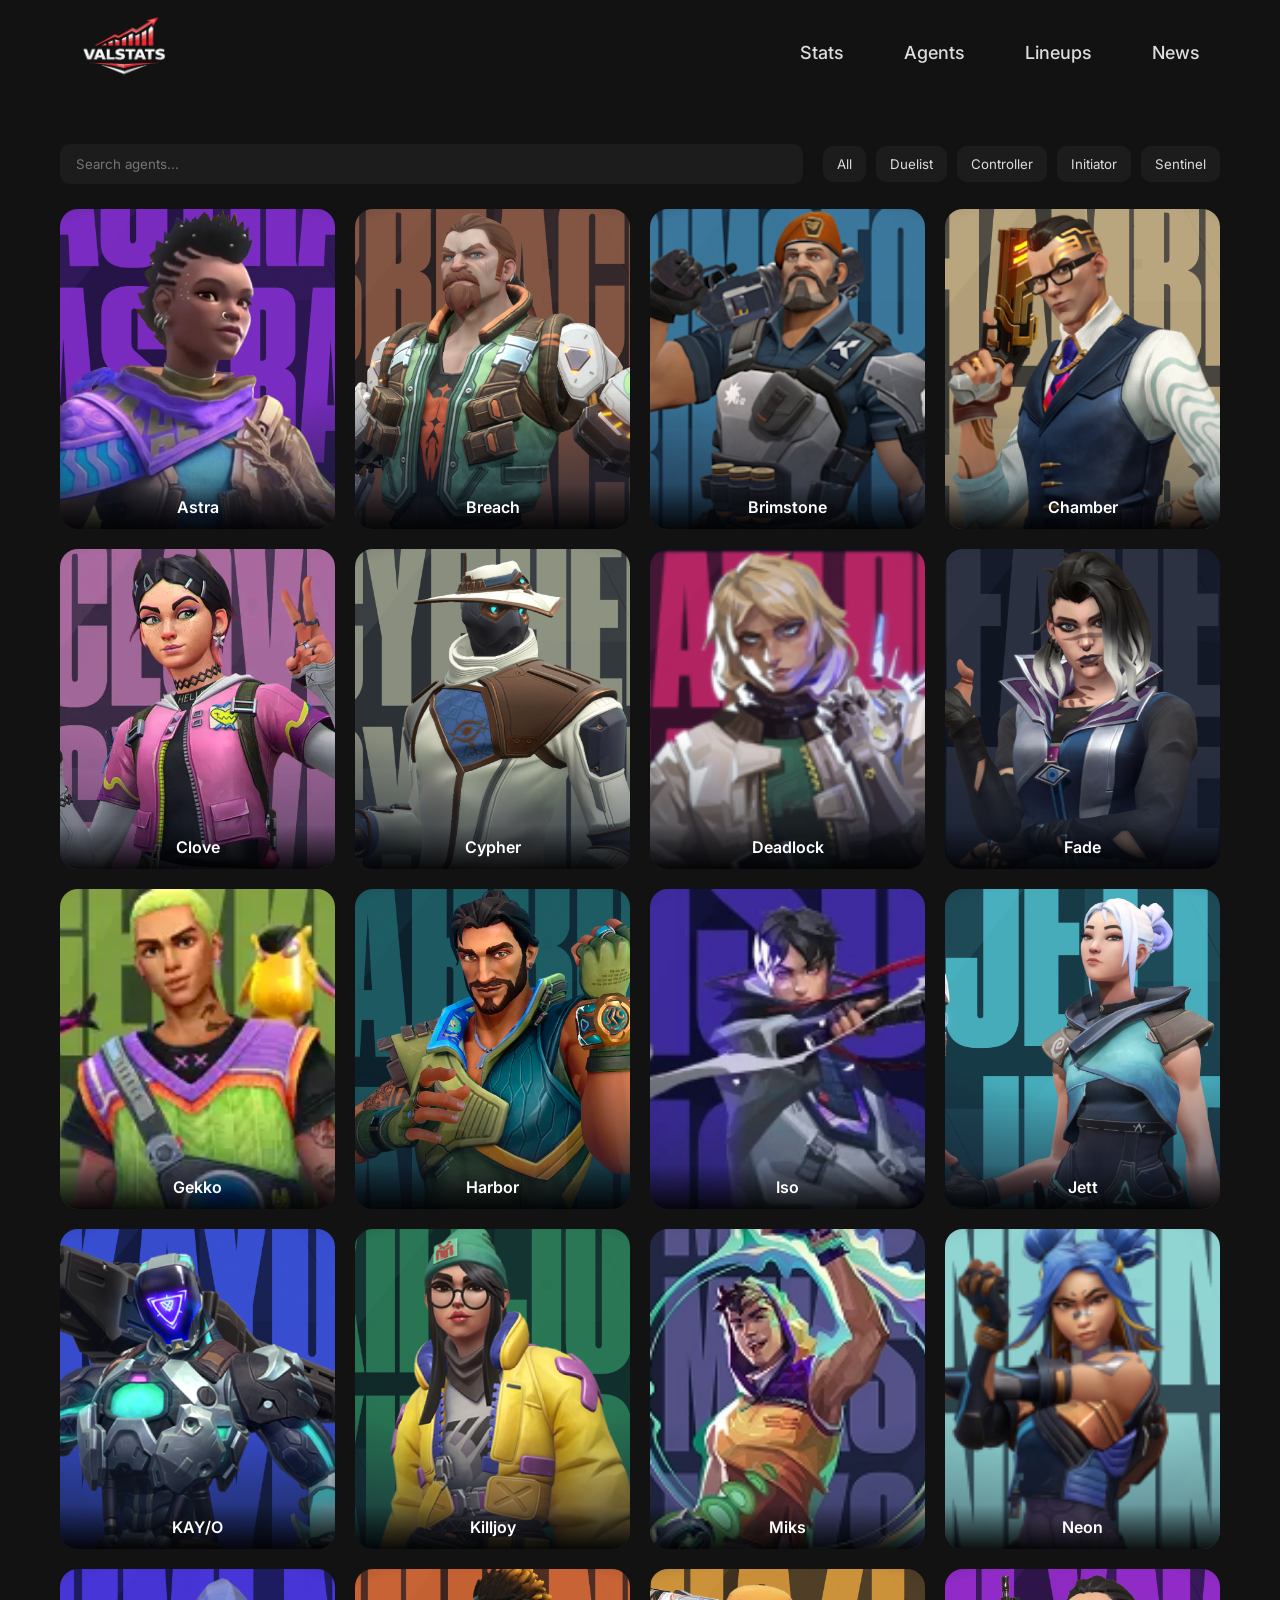
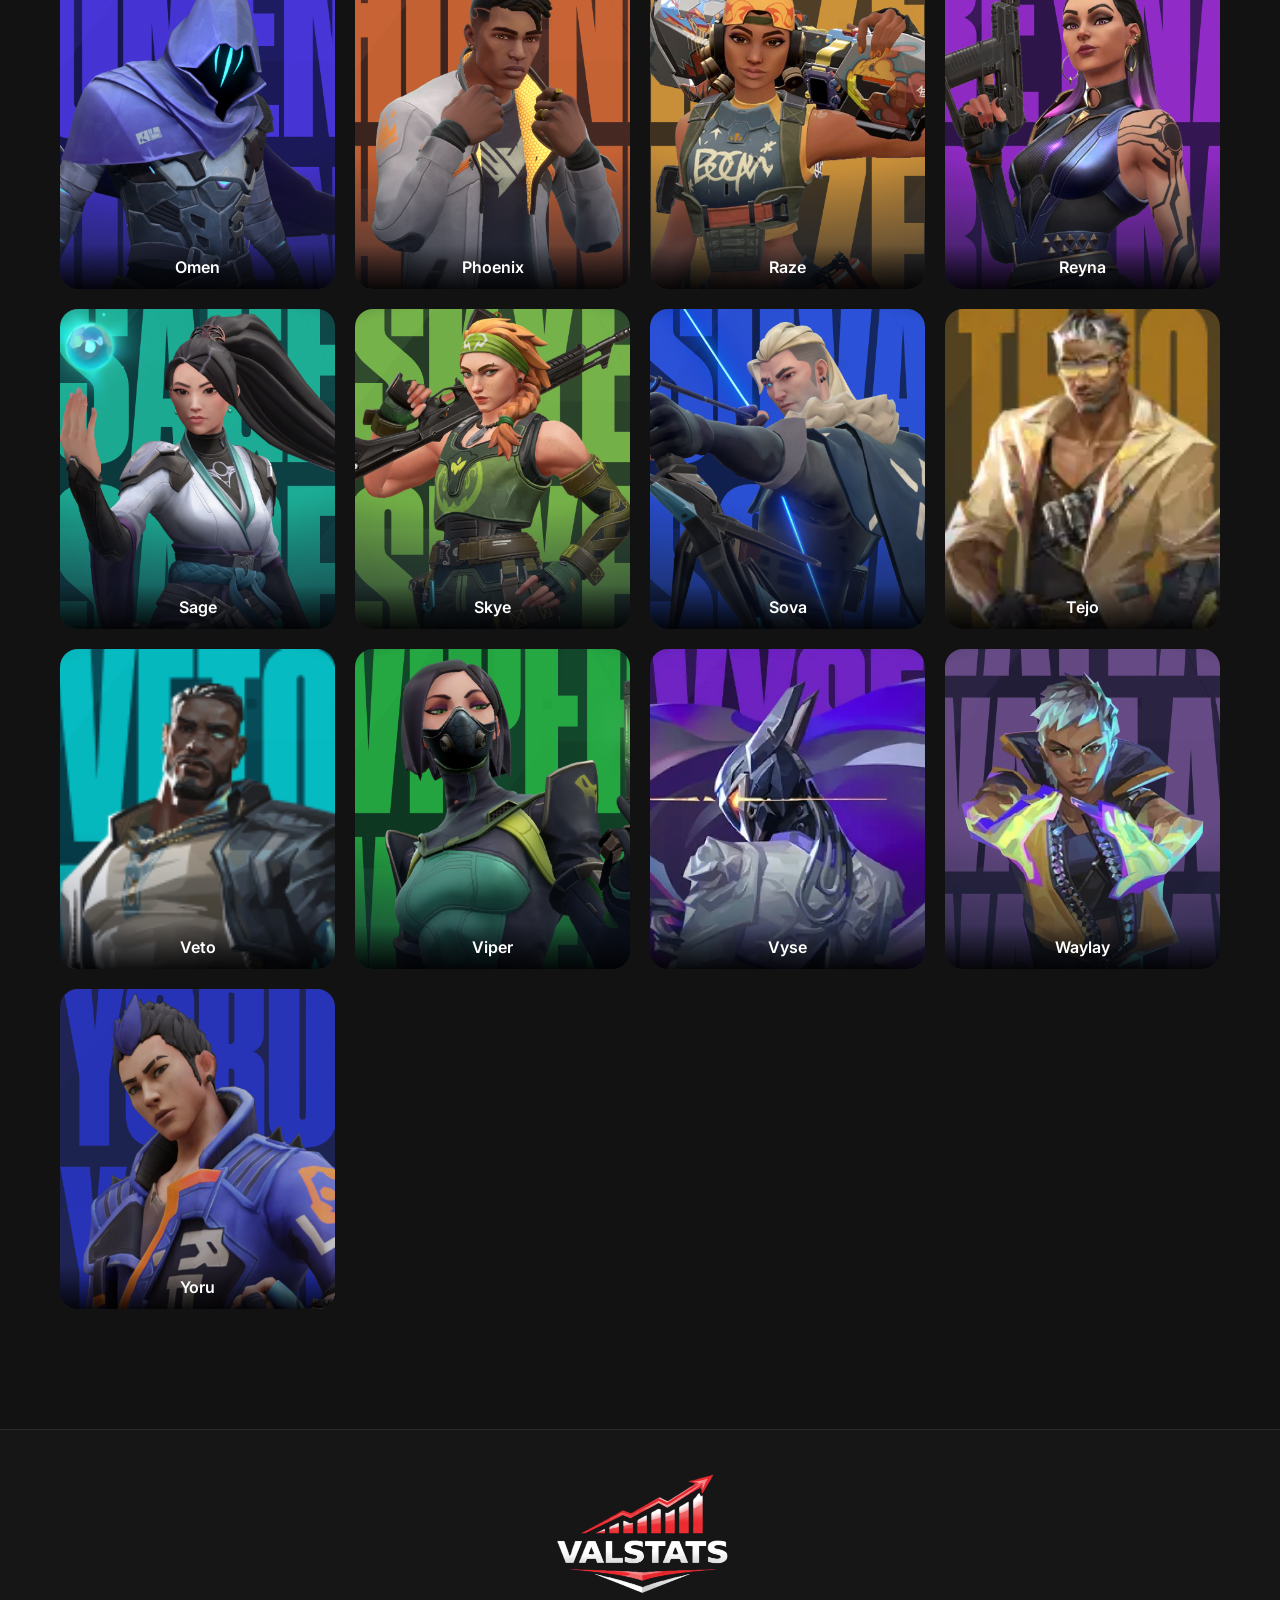
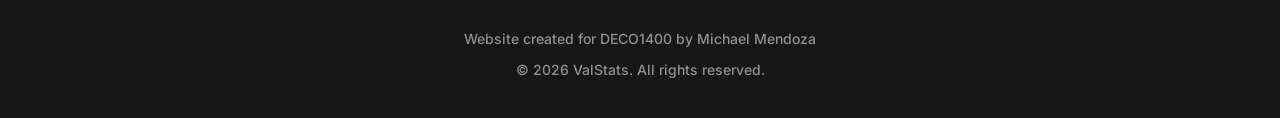
==== agents.html @ 110bab1d "Homepage, agents page, stats page and news page completed." ====
<!DOCTYPE html>
<html lang="en">
<head>
    <meta charset="UTF-8">
    <meta name="viewport" content="width=device-width, initial-scale=1.0">
    <title>Agents - ValStats</title>

    <link rel="stylesheet" href="css/style.css">
    <link rel="stylesheet" href="css/agents.css">

    <link href="https://fonts.googleapis.com/css2?family=Inter:wght@300;400;500;600;700&display=swap" rel="stylesheet">
</head>

<body>

<!-- NAVBAR -->
<div class="navbar">
    <div class="inner-navbar">

        <div class="logo">
            <a href="index.html">
                <img src="images/valstats.png" alt="ValStats Logo">
            </a>
        </div>

        <ul class="nav-links">
            <li><a href="stats.html">Stats</a></li>
            <li><a href="agents.html">Agents</a></li>
            <li><a href="lineups.html">Lineups</a></li>
            <li><a href="news.html">News</a></li>
        </ul>

    </div>
</div>

<div class="page-content">

    <!-- HEADER CONTROLS -->
    <div class="agents-header">

        <input type="text" id="searchInput" class="agent-search" placeholder="Search agents...">

        <div class="role-filters">
            <button class="role-btn active" data-role="All">All</button>
            <button class="role-btn" data-role="Duelist">Duelist</button>
            <button class="role-btn" data-role="Controller">Controller</button>
            <button class="role-btn" data-role="Initiator">Initiator</button>
            <button class="role-btn" data-role="Sentinel">Sentinel</button>
        </div>

    </div>

    <!-- AGENTS GRID -->
    <div class="agents-grid">

        <div class="agent-card" data-name="Astra" data-role="Controller">
            <img src="images/agent banners/astra.png">
            <h4>Astra</h4>
        </div>
        <div class="agent-card" data-name="Breach" data-role="Initiator">
            <img src="images/agent banners/breach.png">
            <h4>Breach</h4>
        </div>
        <div class="agent-card" data-name="Brimstone" data-role="Controller">
            <img src="images/agent banners/brimstone.png">
            <h4>Brimstone</h4>
        </div>
        <div class="agent-card" data-name="Chamber" data-role="Sentinel">
            <img src="images/agent banners/chamber.png">
            <h4>Chamber</h4>
        </div>
        <div class="agent-card" data-name="Clove" data-role="Controller">
            <img src="images/agent banners/clove.webp">
            <h4>Clove</h4>
        </div>
        <div class="agent-card" data-name="Cypher" data-role="Sentinel">
            <img src="images/agent banners/cypher.png">
            <h4>Cypher</h4>
        </div>
        <div class="agent-card" data-name="Deadlock" data-role="Sentinel">
            <img src="images/agent banners/deadlock.webp">
            <h4>Deadlock</h4>
        </div>
        <div class="agent-card" data-name="Fade" data-role="Initiator">
            <img src="images/agent banners/fade.png">
            <h4>Fade</h4>
        </div>
        <div class="agent-card" data-name="Gekko" data-role="Initiator">
            <img src="images/agent banners/gekko.webp">
            <h4>Gekko</h4>
        </div>
        <div class="agent-card" data-name="Harbor" data-role="Controller">
            <img src="images/agent banners/harbor.webp">
            <h4>Harbor</h4>
        </div>
        <div class="agent-card" data-name="Iso" data-role="Duelist">
            <img src="images/agent banners/iso.webp">
            <h4>Iso</h4>
        </div>
        <div class="agent-card" data-name="Jett" data-role="Duelist">
            <img src="images/agent banners/jett.png">
            <h4>Jett</h4>
        </div>
        <div class="agent-card" data-name="KAY/O" data-role="Initiator">
            <img src="images/agent banners/kayo.png">
            <h4>KAY/O</h4>
        </div>
        <div class="agent-card" data-name="Killjoy" data-role="Sentinel">
            <img src="images/agent banners/killjoy.png">
            <h4>Killjoy</h4>
        </div>
        <div class="agent-card" data-name="Miks" data-role="Controller">
            <img src="images/agent banners/miks.webp">
            <h4>Miks</h4>
        </div>
        <div class="agent-card" data-name="Neon" data-role="Duelist">
            <img src="images/agent banners/neon.png">
            <h4>Neon</h4>
        </div>
        <div class="agent-card" data-name="Omen" data-role="Controller">
            <img src="images/agent banners/omen.png">
            <h4>Omen</h4>
        </div>
        <div class="agent-card" data-name="Phoenix" data-role="Duelist">
            <img src="images/agent banners/phoenix.png">
            <h4>Phoenix</h4>
        </div>
        <div class="agent-card" data-name="Raze" data-role="Duelist">
            <img src="images/agent banners/raze.png">
            <h4>Raze</h4>
        </div>
        <div class="agent-card" data-name="Reyna" data-role="Duelist">
            <img src="images/agent banners/reyna.png">
            <h4>Reyna</h4>
        </div>
        <div class="agent-card" data-name="Sage" data-role="Sentinel">
            <img src="images/agent banners/sage.png">
            <h4>Sage</h4>
        </div>
        <div class="agent-card" data-name="Skye" data-role="Initiator">
            <img src="images/agent banners/skye.png">
            <h4>Skye</h4>
        </div>
        <div class="agent-card" data-name="Sova" data-role="Initiator">
            <img src="images/agent banners/sova.png">
            <h4>Sova</h4>
        </div>
        <div class="agent-card" data-name="Tejo" data-role="Initiator">
            <img src="images/agent banners/tejo.webp">
            <h4>Tejo</h4>
        </div>
        <div class="agent-card" data-name="Veto" data-role="Sentinel">
            <img src="images/agent banners/veto.png">
            <h4>Veto</h4>
        </div>
        <div class="agent-card" data-name="Viper" data-role="Controller">
            <img src="images/agent banners/viper.png">
            <h4>Viper</h4>
        </div>
        <div class="agent-card" data-name="Vyse" data-role="Sentinel">
            <img src="images/agent banners/vyse.webp">
            <h4>Vyse</h4>
        </div>
        <div class="agent-card" data-name="Waylay" data-role="Duelist">
            <img src="images/agent banners/waylay.webp">
            <h4>Waylay</h4>
        </div>
        <div class="agent-card" data-name="Yoru" data-role="Duelist">
            <img src="images/agent banners/yoru.png">
            <h4>Yoru</h4>
        </div>

    </div>
</div>

<footer class="footer">
    <div class="footer-content">
        <img
            src="images/valstats.png"
            alt="ValStats Logo"
            class="footer-logo"
        >
        <p>Website created for DECO1400 by Michael Mendoza</p>
        <p>© 2026 ValStats. All rights reserved.</p>
    </div>
</footer>

<script src="js/agents.js"></script>

</body>
</html>
---- css/style.css ----
*{
    margin: 0;
    padding: 0;
    box-sizing: border-box;
    font-family: 'Inter', sans-serif;
}

body {
    background-color: #121212;
    color: #fff;
}

/* HERO SECTION WRAPPER */
.hero {
    position: relative;
    width: 100%;
    height: 650px;
    overflow: hidden;
    margin-bottom: 40px;
}

/* VIDEO ONLY IN TOP AREA */
.hero-video {
    position: absolute;
    inset: 0;
    width: 100%;
    height: 100%;
    object-fit: cover;
    z-index: 0;
    opacity: 0.22; /* slightly lower for better blend */
    filter: saturate(1.2) contrast(1.05) brightness(0.8);
}

/* FADE INTO BACKGROUND */
.hero-overlay {
    position: absolute;
    inset: 0;
    background: linear-gradient(
        to bottom,
        rgba(18,18,18,0.1) 0%,
        rgba(18,18,18,0.6) 55%,
        #121212 100%
    );

    z-index: 1;
}

.page-content {
    opacity: 0;
    animation: pageFade 0.35s ease forwards;
}

@keyframes pageFade {
    from {
        opacity: 0;
        transform: translateY(4px);
    }

    to {
        opacity: 1;
        transform: translateY(0);
    }
}

/* CONTENT ABOVE VIDEO */
.hero .container {
    position: relative;
    z-index: 2;
}

/* NAVBAR */
.navbar {
    width: 100%;
    background-color: #121212;
    position: relative;
    z-index: 1000;
}

.navbar ul {
    display: flex;
}

.inner-navbar {
    width: 100%;
    max-width: 1200px;
    margin: 0 auto;

    display: flex;
    flex-direction: row;
    align-items: center;
    justify-content: space-between;

    padding: 15px 40px;
    flex-wrap: nowrap;
}

.logo {
    display: flex;
    align-items: center;
    flex-shrink: 0;
}

.logo img {
    align-items: center;
    height: 70px;
    width: auto;
}

.nav-links {
    display: flex;
    flex-direction: row;
    gap: 60px;
    list-style: none;

    align-items: center;
    white-space: nowrap;

    margin: 0;
    padding: 0;

    flex: 1;
    justify-content: flex-end;
}

.nav-links li {
    list-style: none;
}

.nav-links a {
    cursor: pointer;

    color: #ddd;
    font-weight: 500;
    font-size: 18px;

    text-decoration: none;

    transition:
        color 0.2s ease,

    display: inline-block;
}

/* REMOVE PURPLE VISITED LINKS */
.nav-links a:visited {
    color: #ddd;
}

/* HOVER EFFECT */
.nav-links a:hover {
    color: #ffffff;
    transform: translateY(-2px);
}

/* OPTIONAL ACTIVE CLICK EFFECT */
.nav-links a:active {
    transform: translateY(0);
}

/* CONTAINER */
.container {
    max-width: 1200px;
    margin: auto;
    padding: 40px 20px;
}

h2 {
    text-align: center;
    margin-bottom: 20px;
    font-weight: 600;
}

/* NEWS */
.news {
    display: flex;
    justify-content: center;
    gap: 30px;
    margin-bottom: 40px;
    flex-wrap: wrap;
}

.news-card {
    width: 100%;
    max-width: 400px;
    text-align: center;
}

.news-card img {
    width: 100%;
    height: 220px;
    object-fit: cover;
    border-radius: 10px;
}

.news-card p {
    margin-top: 12px;
}

/* GRID PANELS */
.panels {
    display: grid;
    grid-template-columns: repeat(auto-fit, minmax(320px, 1fr));
    gap: 30px;
}

/* PANEL */
.panel {
    background-color: #2c2c2c;
    padding: 25px;
    border-radius: 20px;
    display: flex;
    flex-direction: column;
    justify-content: space-between;
    min-height: 450px;
}

.panel h3 {
    text-align: center;
    margin-bottom: 15px;
}

/* CONTENT WRAPPER */
.content {
    flex: 1;
    display: flex;
    flex-direction: column;
    gap: 15px;
    margin-bottom: 20px;
}

/* TABLE */
.table-header,
.agent {
    display: grid;
    grid-template-columns: 1.5fr 1fr 1fr 1fr;
    align-items: center;
    padding: 10px 15px;
    font-weight: 500;
}

.table-header {
    background-color: #444;
    padding: 10px 15px;
    border-radius: 10px;
    font-size: 14px;
}

/* AGENTS */
.agent-list {
    display: flex;
    flex-direction: column;
    gap: 15px;
}

.agent {
    padding: 10px 15px;
}

.agent img {
    width: 35px;
    height: 35px;
    border-radius: 50%;
}

/* LINEUPS */
.lineup {
    display: flex;
    flex-direction: column;
    align-items: center;
    gap: 6px;
}

.lineup-box {
    width: 120px;
    height: 60px;
    background-color: #444;
    border-radius: 15px;
}

/* BUTTON */
.btn {
    width: 100%;
    padding: 14px;
    border-radius: 16px;

    background-color: #fd2537;
    color: white;
    cursor: pointer;

    border: none;
    margin-top: 20px;

    font-weight: 600;
    transition: all 0.15s ease;
}

.btn:hover {
    box-shadow: 0 0 0 3px rgba(255,255,255,0.25);
    transform: translateY(-2px);
}

.footer {
    margin-top: 80px;
    border-top: 1px solid #2b2b2b;
    background-color: #161616;
}

.footer-content {
    width: 1100px;
    margin: 0 auto;

    padding: 40px 20px;

    display: flex;
    flex-direction: column;
    align-items: center;
    justify-content: center;

    gap: 14px;
}

.footer-logo {
    width: 180px;
    height: auto;
}

.footer p {
    color: #8f8f8f;
    font-size: 14px;
    font-weight: 500;
}

/* RESPONSIVE */
@media (max-width: 768px) {
    .news {
        flex-direction: column;
        align-items: center;
    }

    .inner-navbar {
        flex-direction: column;
        justify-content: center;
        align-items: center;
        gap: 15px;
        padding: 20px;
    }

    .logo {
        justify-content: center;
    }

    .nav-links {
        justify-content: center;
        flex: unset;
        gap: 25px;
        flex-wrap: wrap;
    }

    .footer-content {
        width: 95%;
        text-align: center;
    }

    .footer-logo {
        width: 150px;
    }
}
---- css/agents.css ----
/* PAGE WRAPPER */
.page-content {
    max-width: 1200px;
    margin: 0 auto;
    padding: 40px 20px;
}

/* HEADER */
.agents-header {
    display: flex;
    justify-content: space-between;
    align-items: center;
    margin-bottom: 25px;
    gap: 20px;
}

/* SEARCH */
.agent-search {
    flex: 1;
    padding: 12px 16px;
    border-radius: 10px;
    border: none;
    background: #1c1c1c;
    color: white;
}

/* ROLE FILTERS */
.role-filters {
    display: flex;
    gap: 10px;
    flex-wrap: wrap;
}

.role-btn {
    background: #1c1c1c;
    color: #ddd;
    border: none;
    padding: 10px 14px;
    border-radius: 10px;
    cursor: pointer;
    transition: 0.2s;
}

.role-btn:hover {
    background: #fd2537;
    color: white;
}

/* GRID — THIS IS THE MAIN FIX */
.agents-grid {
    display: grid;
    grid-template-columns: repeat(auto-fill, minmax(220px, 1fr));
    gap: 20px;
}

/* AGENT CARD (BIG IMAGE TILE) */
.agent-card {
    position: relative;
    height: 320px;              
    border-radius: 18px;
    overflow: hidden;
    background: #1c1c1c;
    cursor: pointer;
    transition: transform 0.2s ease;
}

.agent-card:hover {
    transform: translateY(-5px);
}

/* IMAGE fills entire tile */
.agent-card img {
    width: 100%;
    height: 100%;
    object-fit: cover;         
}

/* NAME OVERLAY */
.agent-card h4 {
    position: absolute;
    bottom: 0;
    width: 100%;
    padding: 12px;
    text-align: center;

    background: linear-gradient(
        to top,
        rgba(0,0,0,0.85),
        transparent
    );

    color: white;
    font-weight: 600;
}

/* RESPONSIVE TWEAKS */
@media (max-width: 600px) {
    .agents-grid {
        grid-template-columns: repeat(2, 1fr);
    }
}
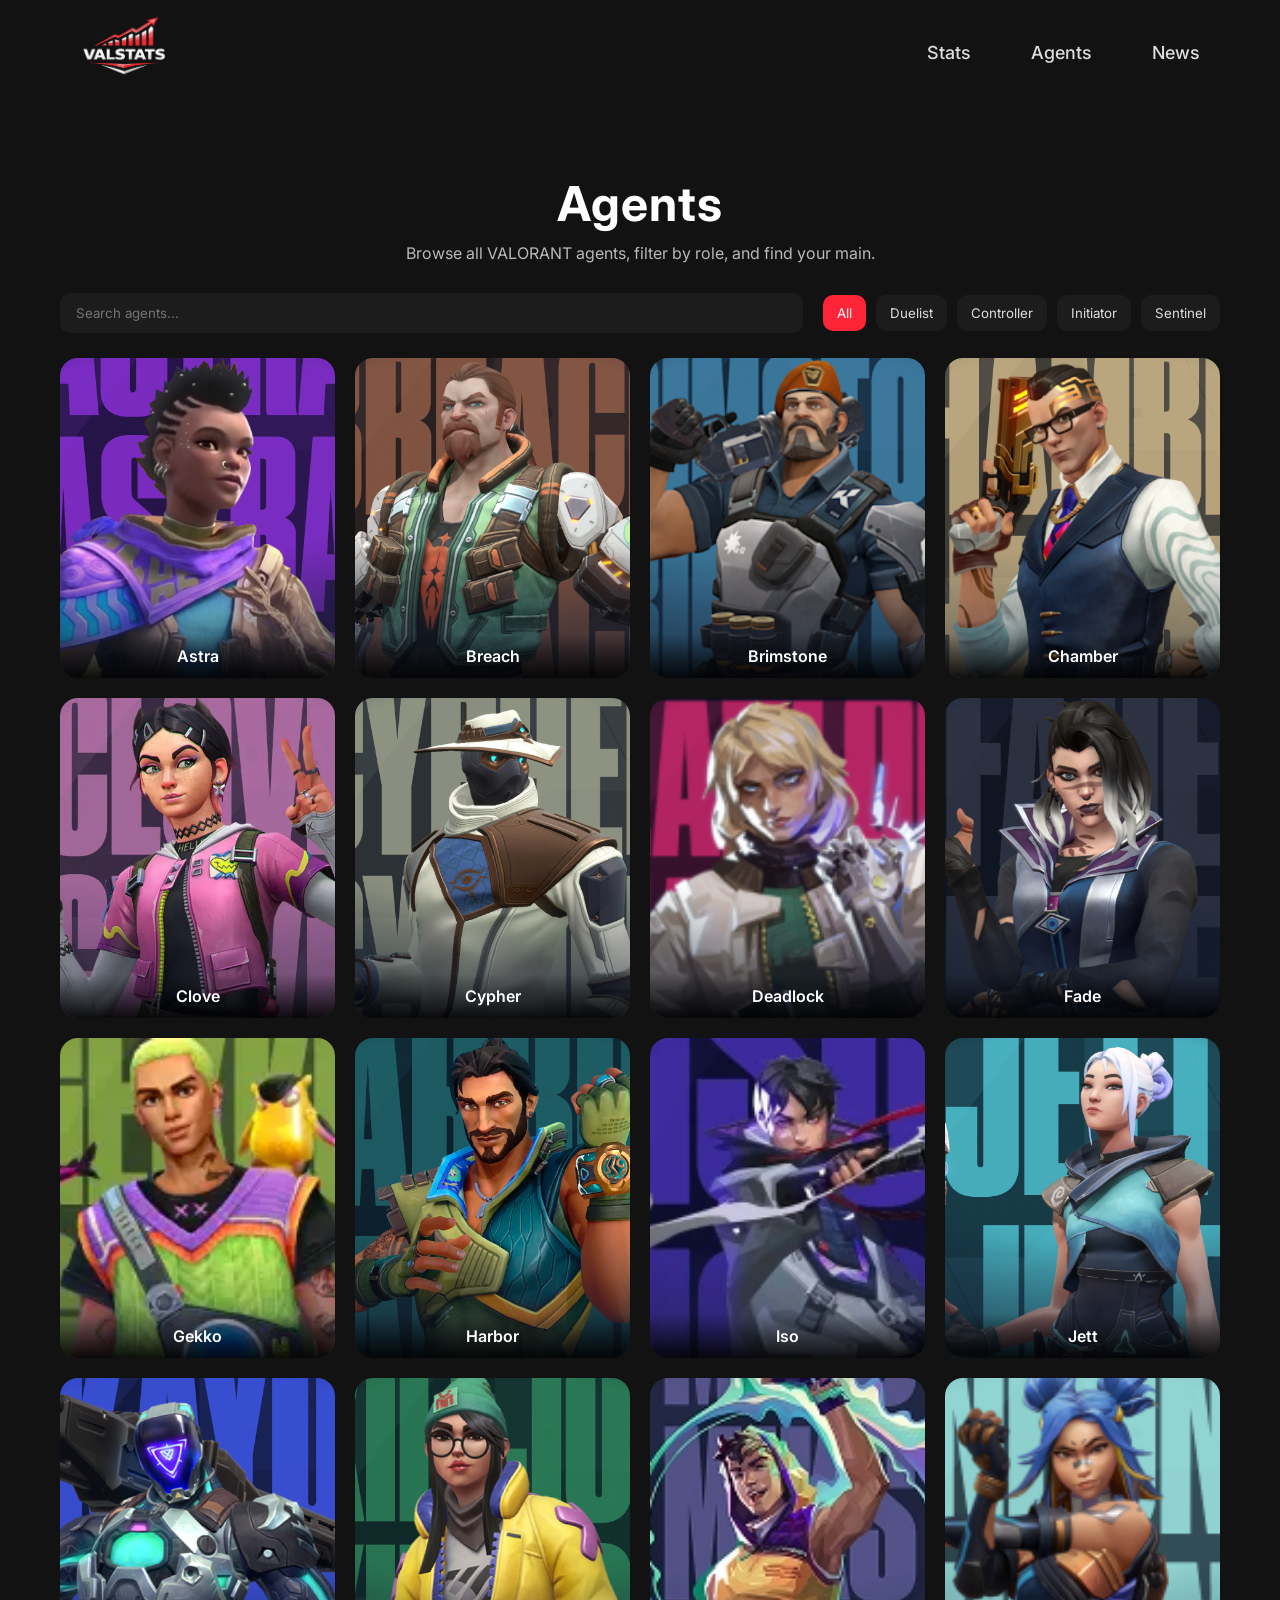
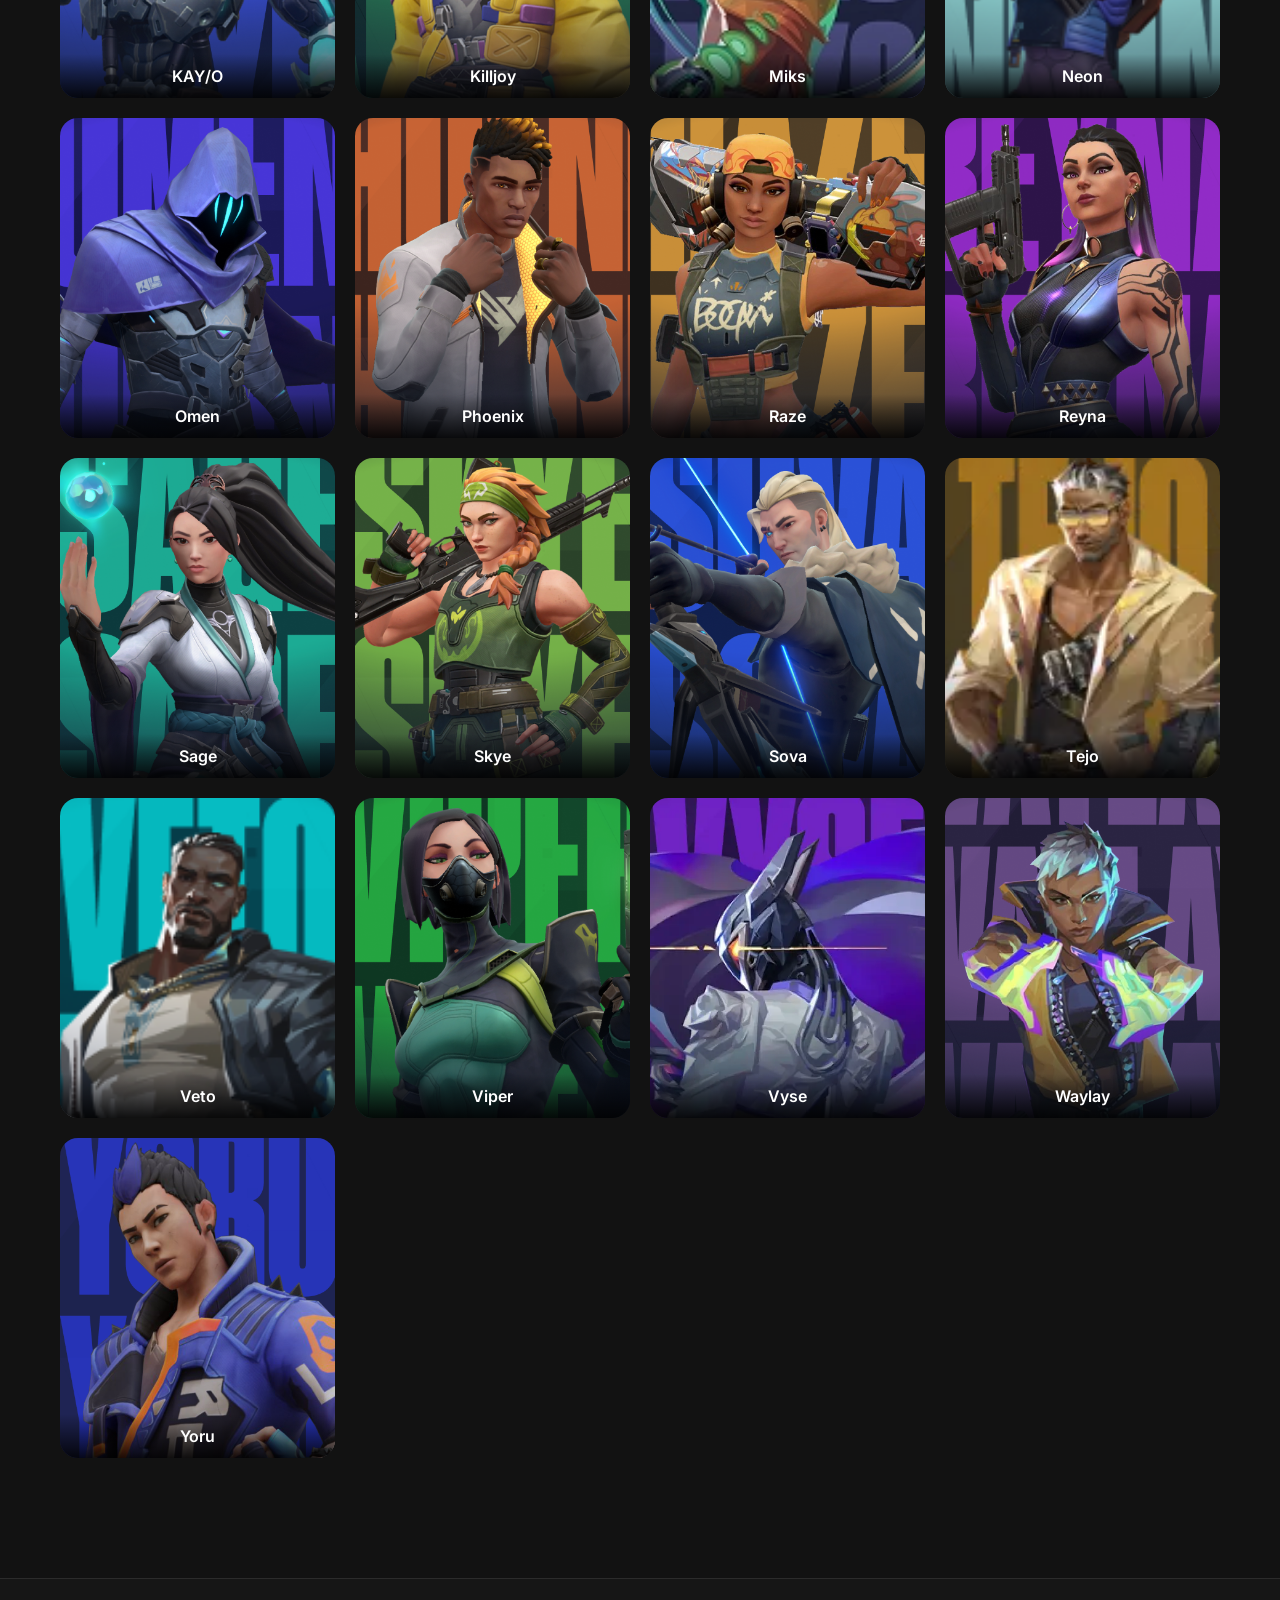
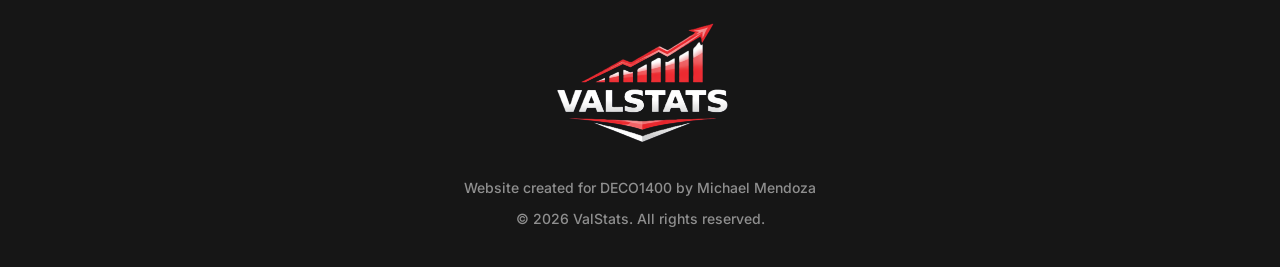
==== commit 4938dfe5: "Implementation of agent profiles and fixes to mobile/tablet responsiveness." ====
--- a/agents.html
+++ b/agents.html
@@ -26,14 +26,18 @@
         <ul class="nav-links">
             <li><a href="stats.html">Stats</a></li>
             <li><a href="agents.html">Agents</a></li>
-            <li><a href="lineups.html">Lineups</a></li>
             <li><a href="news.html">News</a></li>
         </ul>
 
     </div>
 </div>
 
-<div class="page-content">
+<main class="page-content">
+
+    <div class="agents-hero">
+        <h1>Agents</h1>
+        <p>Browse all VALORANT agents, filter by role, and find your main.</p>
+    </div>
 
     <!-- HEADER CONTROLS -->
     <div class="agents-header">
@@ -53,125 +57,125 @@
     <!-- AGENTS GRID -->
     <div class="agents-grid">
 
-        <div class="agent-card" data-name="Astra" data-role="Controller">
+        <a href="profile.html?agent=Astra" class="agent-card" data-name="Astra" data-role="Controller">
             <img src="images/agent banners/astra.png">
             <h4>Astra</h4>
-        </div>
-        <div class="agent-card" data-name="Breach" data-role="Initiator">
+        </a>
+        <a href="profile.html?agent=breach" class="agent-card" data-name="Breach" data-role="Initiator">
             <img src="images/agent banners/breach.png">
             <h4>Breach</h4>
-        </div>
-        <div class="agent-card" data-name="Brimstone" data-role="Controller">
+        </a>
+        <a href="profile.html?agent=brimstone" class="agent-card" data-name="Brimstone" data-role="Controller">
             <img src="images/agent banners/brimstone.png">
             <h4>Brimstone</h4>
-        </div>
-        <div class="agent-card" data-name="Chamber" data-role="Sentinel">
+        </a>
+        <a href="profile.html?agent=chamber" class="agent-card" data-name="Chamber" data-role="Sentinel">
             <img src="images/agent banners/chamber.png">
             <h4>Chamber</h4>
-        </div>
-        <div class="agent-card" data-name="Clove" data-role="Controller">
+        </a>
+        <a href="profile.html?agent=clove" class="agent-card" data-name="Clove" data-role="Controller">
             <img src="images/agent banners/clove.webp">
             <h4>Clove</h4>
-        </div>
-        <div class="agent-card" data-name="Cypher" data-role="Sentinel">
+        </a>
+        <a href="profile.html?agent=cypher" class="agent-card" data-name="Cypher" data-role="Sentinel">
             <img src="images/agent banners/cypher.png">
             <h4>Cypher</h4>
-        </div>
-        <div class="agent-card" data-name="Deadlock" data-role="Sentinel">
+        </a>
+        <a href="profile.html?agent=deadlock" class="agent-card" data-name="Deadlock" data-role="Sentinel">
             <img src="images/agent banners/deadlock.webp">
             <h4>Deadlock</h4>
-        </div>
-        <div class="agent-card" data-name="Fade" data-role="Initiator">
+        </a>
+        <a href="profile.html?agent=fade" class="agent-card" data-name="Fade" data-role="Initiator">
             <img src="images/agent banners/fade.png">
             <h4>Fade</h4>
-        </div>
-        <div class="agent-card" data-name="Gekko" data-role="Initiator">
+        </a>
+        <a href="profile.html?agent=gekko" class="agent-card" data-name="Gekko" data-role="Initiator">
             <img src="images/agent banners/gekko.webp">
             <h4>Gekko</h4>
-        </div>
-        <div class="agent-card" data-name="Harbor" data-role="Controller">
+        </a>
+        <a href="profile.html?agent=harbor" class="agent-card" data-name="Harbor" data-role="Controller">
             <img src="images/agent banners/harbor.webp">
             <h4>Harbor</h4>
-        </div>
-        <div class="agent-card" data-name="Iso" data-role="Duelist">
+        </a>
+        <a href="profile.html?agent=iso" class="agent-card" data-name="Iso" data-role="Duelist">
             <img src="images/agent banners/iso.webp">
             <h4>Iso</h4>
-        </div>
-        <div class="agent-card" data-name="Jett" data-role="Duelist">
+        </a>
+        <a href="profile.html?agent=jett" class="agent-card" data-name="Jett" data-role="Duelist">
             <img src="images/agent banners/jett.png">
             <h4>Jett</h4>
-        </div>
-        <div class="agent-card" data-name="KAY/O" data-role="Initiator">
+        </a>
+        <a href="profile.html?agent=kayo" class="agent-card" data-name="KAY/O" data-role="Initiator">
             <img src="images/agent banners/kayo.png">
             <h4>KAY/O</h4>
-        </div>
-        <div class="agent-card" data-name="Killjoy" data-role="Sentinel">
+        </a>
+        <a href="profile.html?agent=killjoy" class="agent-card" data-name="Killjoy" data-role="Sentinel">
             <img src="images/agent banners/killjoy.png">
             <h4>Killjoy</h4>
-        </div>
-        <div class="agent-card" data-name="Miks" data-role="Controller">
+        </a>
+        <a href="profile.html?agent=miks" class="agent-card" data-name="Miks" data-role="Controller">
             <img src="images/agent banners/miks.webp">
             <h4>Miks</h4>
-        </div>
-        <div class="agent-card" data-name="Neon" data-role="Duelist">
+        </a>
+        <a href="profile.html?agent=neon" class="agent-card" data-name="Neon" data-role="Duelist">
             <img src="images/agent banners/neon.png">
             <h4>Neon</h4>
-        </div>
-        <div class="agent-card" data-name="Omen" data-role="Controller">
+        </a>
+        <a href="profile.html?agent=omen" class="agent-card" data-name="Omen" data-role="Controller">
             <img src="images/agent banners/omen.png">
             <h4>Omen</h4>
-        </div>
-        <div class="agent-card" data-name="Phoenix" data-role="Duelist">
+        </a>
+        <a href="profile.html?agent=phoenix" class="agent-card" data-name="Phoenix" data-role="Duelist">
             <img src="images/agent banners/phoenix.png">
             <h4>Phoenix</h4>
-        </div>
-        <div class="agent-card" data-name="Raze" data-role="Duelist">
+        </a>
+        <a href="profile.html?agent=raze" class="agent-card" data-name="Raze" data-role="Duelist">
             <img src="images/agent banners/raze.png">
             <h4>Raze</h4>
-        </div>
-        <div class="agent-card" data-name="Reyna" data-role="Duelist">
+        </a>
+        <a href="profile.html?agent=reyna" class="agent-card" data-name="Reyna" data-role="Duelist">
             <img src="images/agent banners/reyna.png">
             <h4>Reyna</h4>
-        </div>
-        <div class="agent-card" data-name="Sage" data-role="Sentinel">
+        </a>
+        <a href="profile.html?agent=sage" class="agent-card" data-name="Sage" data-role="Sentinel">
             <img src="images/agent banners/sage.png">
             <h4>Sage</h4>
-        </div>
-        <div class="agent-card" data-name="Skye" data-role="Initiator">
+        </a>
+        <a href="profile.html?agent=skye" class="agent-card" data-name="Skye" data-role="Initiator">
             <img src="images/agent banners/skye.png">
             <h4>Skye</h4>
-        </div>
-        <div class="agent-card" data-name="Sova" data-role="Initiator">
+        </a>
+        <a href="profile.html?agent=sova" class="agent-card" data-name="Sova" data-role="Initiator">
             <img src="images/agent banners/sova.png">
             <h4>Sova</h4>
-        </div>
-        <div class="agent-card" data-name="Tejo" data-role="Initiator">
+        </a>
+        <a href="profile.html?agent=tejo" class="agent-card" data-name="Tejo" data-role="Initiator">
             <img src="images/agent banners/tejo.webp">
             <h4>Tejo</h4>
-        </div>
-        <div class="agent-card" data-name="Veto" data-role="Sentinel">
+        </a>
+        <a href="profile.html?agent=veto" class="agent-card" data-name="Veto" data-role="Sentinel">
             <img src="images/agent banners/veto.png">
             <h4>Veto</h4>
-        </div>
-        <div class="agent-card" data-name="Viper" data-role="Controller">
+        </a>
+        <a href="profile.html?agent=viper" class="agent-card" data-name="Viper" data-role="Controller">
             <img src="images/agent banners/viper.png">
             <h4>Viper</h4>
-        </div>
-        <div class="agent-card" data-name="Vyse" data-role="Sentinel">
+        </a>
+        <a href="profile.html?agent=vyse" class="agent-card" data-name="Vyse" data-role="Sentinel">
             <img src="images/agent banners/vyse.webp">
             <h4>Vyse</h4>
-        </div>
-        <div class="agent-card" data-name="Waylay" data-role="Duelist">
+        </a>
+        <a href="profile.html?agent=waylay" class="agent-card" data-name="Waylay" data-role="Duelist">
             <img src="images/agent banners/waylay.webp">
             <h4>Waylay</h4>
-        </div>
-        <div class="agent-card" data-name="Yoru" data-role="Duelist">
+        </a>
+        <a href="profile.html?agent=yoru" class="agent-card" data-name="Yoru" data-role="Duelist">
             <img src="images/agent banners/yoru.png">
             <h4>Yoru</h4>
-        </div>
+        </a>
 
     </div>
-</div>
+</main>
 
 <footer class="footer">
     <div class="footer-content">
--- a/css/style.css
+++ b/css/style.css
@@ -128,16 +128,12 @@
 
 .nav-links a {
     cursor: pointer;
-
     color: #ddd;
     font-weight: 500;
     font-size: 18px;
-
     text-decoration: none;
-
     transition:
         color 0.2s ease,
-
     display: inline-block;
 }
 
@@ -183,13 +179,25 @@
     width: 100%;
     max-width: 400px;
     text-align: center;
+    display: block;
+    text-decoration: none;
+    color: inherit;
+    border-radius: 12px;
 }
 
 .news-card img {
     width: 100%;
     height: 220px;
     object-fit: cover;
-    border-radius: 10px;
+    display: block;
+    border-radius: 12px;
+    transition: 0.25s ease;
+}
+
+.news-card:hover img {
+    box-shadow: 0 0 0 3px rgba(255, 0, 0, 0.85),
+                0 0 18px rgba(255, 0, 0, 0.35);
+    transform: scale(1.02);
 }
 
 .news-card p {
@@ -364,4 +372,102 @@
     .footer-logo {
         width: 150px;
     }
+}
+
+/* TABLET */
+@media (max-width: 1024px) {
+
+    .inner-navbar {
+        padding: 15px 20px;
+    }
+
+    .nav-links {
+        gap: 25px;
+        justify-content: flex-end;
+    }
+
+    .hero {
+        height: 500px;
+    }
+
+    .container {
+        padding: 30px 15px;
+    }
+
+    .panels {
+        grid-template-columns: 1fr;
+    }
+}
+
+/* MOBILE */
+@media (max-width: 768px) {
+
+    /* NAV */
+    .inner-navbar {
+        flex-direction: column;
+        gap: 10px;
+        align-items: center;
+    }
+
+    .nav-links {
+        flex-wrap: wrap;
+        justify-content: center;
+        gap: 15px;
+    }
+
+    .logo img {
+        height: 55px;
+    }
+
+    /* HERO */
+    .hero {
+        height: 380px;
+    }
+
+    h2 {
+        font-size: 20px;
+    }
+
+    /* NEWS */
+    .news {
+        flex-direction: column;
+        align-items: center;
+    }
+
+    .news-card {
+        max-width: 90%;
+    }
+
+    /* PANELS */
+    .panel {
+        min-height: auto;
+    }
+
+    /* TABLE SCROLL FIX */
+    .table-header,
+    .agent {
+        grid-template-columns: 1fr 1fr 1fr 1fr;
+        font-size: 13px;
+    }
+}
+
+/* SMALL MOBILE */
+@media (max-width: 480px) {
+
+    .hero {
+        height: 320px;
+    }
+
+    .nav-links {
+        gap: 10px;
+        font-size: 14px;
+    }
+
+    .inner-navbar {
+        padding: 10px;
+    }
+
+    .container {
+        padding: 20px 10px;
+    }
 }
--- a/css/agents.css
+++ b/css/agents.css
@@ -3,6 +3,24 @@
     max-width: 1200px;
     margin: 0 auto;
     padding: 40px 20px;
+}
+
+.agents-hero {
+    text-align: center;
+    padding: 30px 20px 30px;
+    color: #fff;
+}
+
+.agents-hero h1 {
+    font-size: 48px;
+    font-weight: 700;
+    margin-bottom: 10px;
+    letter-spacing: 1px;
+}
+
+.agents-hero p {
+    font-size: 16px;
+    color: rgba(255, 255, 255, 0.7);
 }
 
 /* HEADER */
@@ -29,6 +47,7 @@
     display: flex;
     gap: 10px;
     flex-wrap: wrap;
+    font-weight: 600;
 }
 
 .role-btn {
@@ -41,12 +60,17 @@
     transition: 0.2s;
 }
 
+.role-btn.active {
+    background: #fd2537;
+    color: white;
+}
+
 .role-btn:hover {
     background: #fd2537;
     color: white;
 }
 
-/* GRID — THIS IS THE MAIN FIX */
+/* GRID */
 .agents-grid {
     display: grid;
     grid-template-columns: repeat(auto-fill, minmax(220px, 1fr));
@@ -55,6 +79,7 @@
 
 /* AGENT CARD (BIG IMAGE TILE) */
 .agent-card {
+    cursor: pointer;
     position: relative;
     height: 320px;              
     border-radius: 18px;
@@ -66,6 +91,7 @@
 
 .agent-card:hover {
     transform: translateY(-5px);
+    box-shadow: 0 0 20px rgba(255, 0, 0, 0.25);
 }
 
 /* IMAGE fills entire tile */
